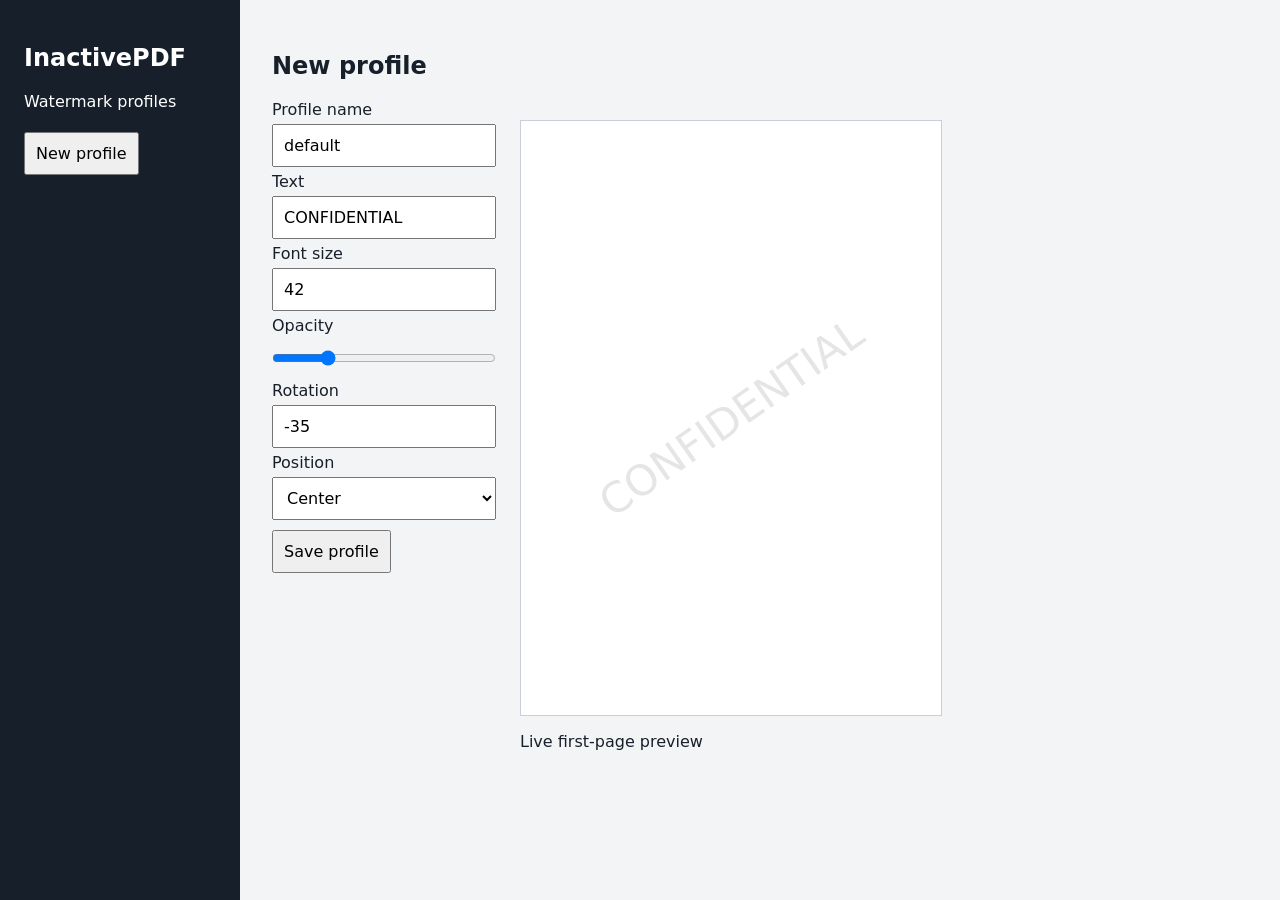
==== src/InactivePDF.Api/wwwroot/index.html @ 9387018e "feat: complete watermark profiles and conversion hardening" ====
<!doctype html><html><head><meta charset="utf-8"><title>InactivePDF Profiles</title><style>
body{font:16px system-ui;margin:0;background:#f3f4f6;color:#17202a}main{display:grid;grid-template-columns:240px 1fr;min-height:100vh}aside{background:#17202a;color:white;padding:24px}section{padding:32px;max-width:1100px}button,input,select{font:inherit;padding:10px;margin:5px 0}button{cursor:pointer}.preview{width:420px;height:594px;background:white;border:1px solid #ccd;position:relative;display:grid;place-items:center;margin-top:20px;overflow:hidden}.watermark{font-size:42px;color:#808080;opacity:.2;transform:rotate(-35deg);white-space:nowrap}.row{display:flex;gap:24px;flex-wrap:wrap}.field{display:flex;flex-direction:column;min-width:190px}ul{padding:0;list-style:none}li{padding:10px;background:#263746;margin:5px 0;cursor:pointer}
</style></head><body><main><aside><h2>InactivePDF</h2><p>Watermark profiles</p><ul id="profiles"></ul><button onclick="newProfile()">New profile</button></aside><section><h1 id="title">New profile</h1><div class="row"><div><div class="field">Profile name<input id="name" value="default"></div><div class="field">Text<input id="text" value="CONFIDENTIAL"></div><div class="field">Font size<input id="size" type="number" value="42"></div><div class="field">Opacity<input id="opacity" type="range" min="0" max="1" step=".01" value=".2"></div><div class="field">Rotation<input id="rotation" type="number" value="-35"></div><div class="field">Position<select id="position"><option>Center</option><option>TopLeft</option><option>TopRight</option><option>BottomLeft</option><option>BottomRight</option></select></div><button onclick="save()">Save profile</button></div><div><div class="preview"><div id="wm" class="watermark">CONFIDENTIAL</div></div><p>Live first-page preview</p></div></div><pre id="message"></pre><script>
const $=id=>document.getElementById(id);function update(){let w=$('wm');w.textContent=$('text').value;w.style.fontSize=$('size').value+'px';w.style.opacity=$('opacity').value;w.style.transform=`rotate(${$('rotation').value}deg)`}document.querySelectorAll('input,select').forEach(x=>x.oninput=update);async function load(){let r=await fetch('/v1/watermark-profiles');let p=await r.json();$('profiles').innerHTML=Object.keys(p).map(n=>`<li onclick="selectProfile('${n}')">${n}</li>`).join('')}async function selectProfile(n){let p=await (await fetch('/v1/watermark-profiles/'+encodeURIComponent(n))).json();$('name').value=n;$('text').value=p.text||'';$('size').value=p.fontSize||42;$('opacity').value=p.opacity??.2;$('rotation').value=p.rotation||0;$('position').value=p.position||'Center';update()}function newProfile(){$('name').value='new-profile';$('text').value='CONFIDENTIAL';update()}async function save(){let p={kind:'Text',text:$('text').value,fontSize:+$('size').value,opacity:+$('opacity').value,rotation:+$('rotation').value,position:$('position').value,pages:'all',layer:'Over'};let r=await fetch('/v1/watermark-profiles/'+encodeURIComponent($('name').value),{method:'PUT',headers:{'Content-Type':'application/json'},body:JSON.stringify(p)});$('message').textContent=r.ok?'Saved':'Save failed';load()}update();load();</script></section></main></body></html>
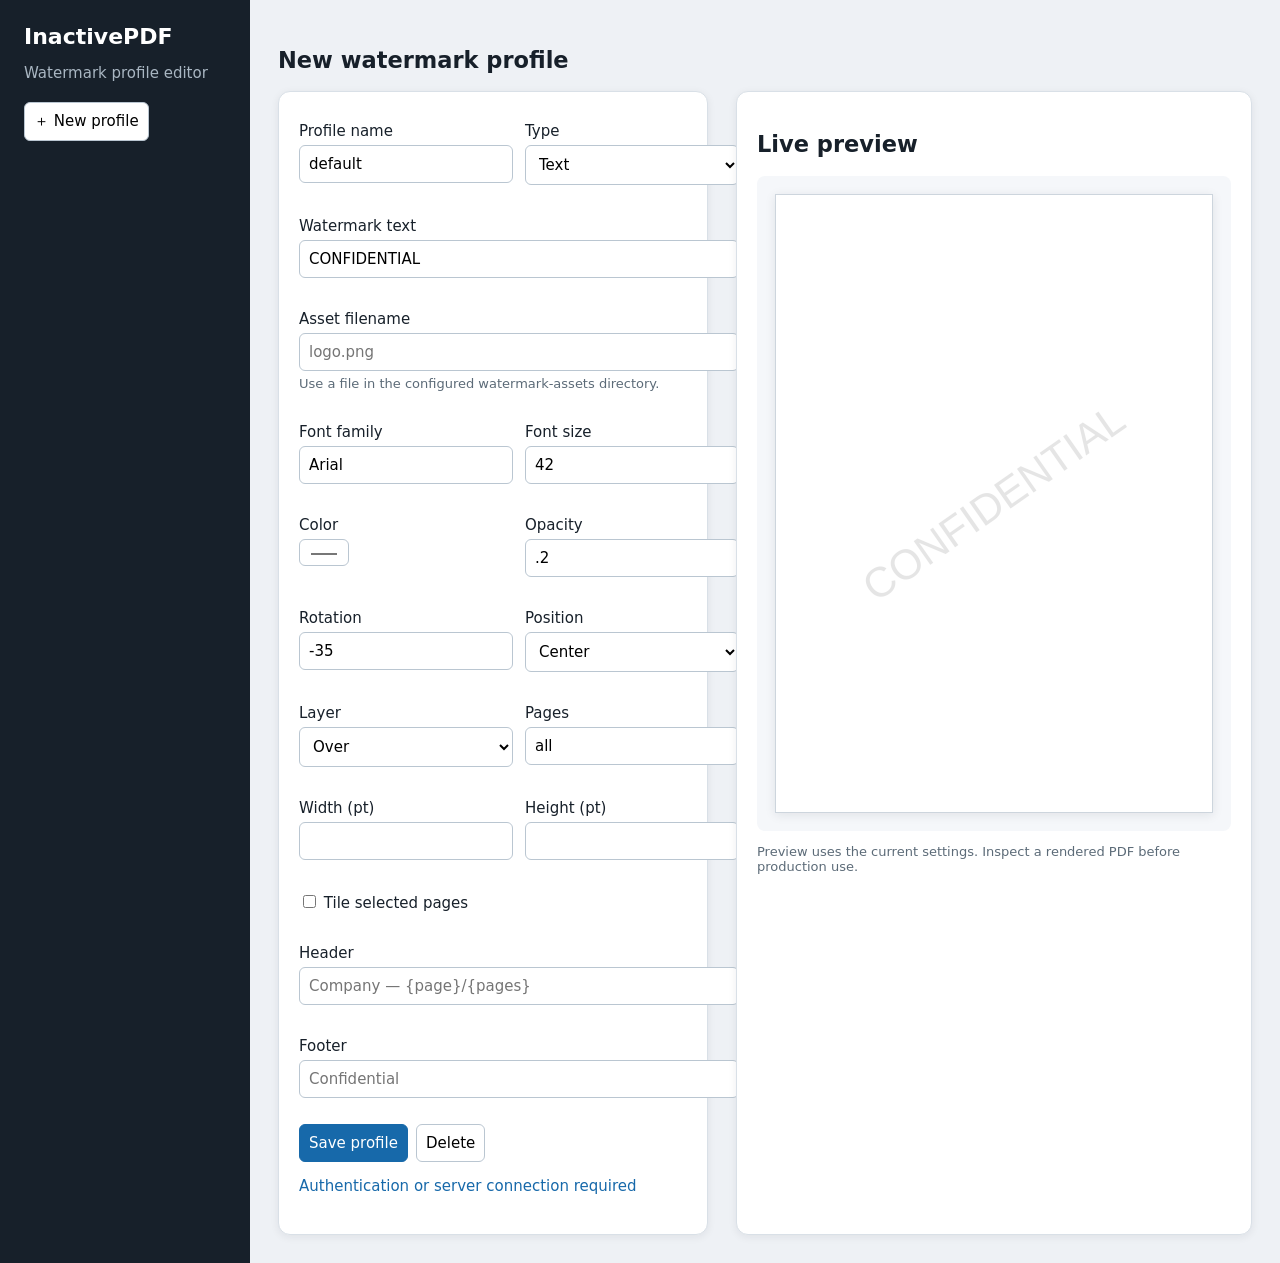
==== commit 189c012d: "feat: finish watermark editor security and integration coverage" ====
--- a/src/InactivePDF.Api/wwwroot/index.html
+++ b/src/InactivePDF.Api/wwwroot/index.html
@@ -1,4 +1,5 @@
-<!doctype html><html><head><meta charset="utf-8"><title>InactivePDF Profiles</title><style>
-body{font:16px system-ui;margin:0;background:#f3f4f6;color:#17202a}main{display:grid;grid-template-columns:240px 1fr;min-height:100vh}aside{background:#17202a;color:white;padding:24px}section{padding:32px;max-width:1100px}button,input,select{font:inherit;padding:10px;margin:5px 0}button{cursor:pointer}.preview{width:420px;height:594px;background:white;border:1px solid #ccd;position:relative;display:grid;place-items:center;margin-top:20px;overflow:hidden}.watermark{font-size:42px;color:#808080;opacity:.2;transform:rotate(-35deg);white-space:nowrap}.row{display:flex;gap:24px;flex-wrap:wrap}.field{display:flex;flex-direction:column;min-width:190px}ul{padding:0;list-style:none}li{padding:10px;background:#263746;margin:5px 0;cursor:pointer}
-</style></head><body><main><aside><h2>InactivePDF</h2><p>Watermark profiles</p><ul id="profiles"></ul><button onclick="newProfile()">New profile</button></aside><section><h1 id="title">New profile</h1><div class="row"><div><div class="field">Profile name<input id="name" value="default"></div><div class="field">Text<input id="text" value="CONFIDENTIAL"></div><div class="field">Font size<input id="size" type="number" value="42"></div><div class="field">Opacity<input id="opacity" type="range" min="0" max="1" step=".01" value=".2"></div><div class="field">Rotation<input id="rotation" type="number" value="-35"></div><div class="field">Position<select id="position"><option>Center</option><option>TopLeft</option><option>TopRight</option><option>BottomLeft</option><option>BottomRight</option></select></div><button onclick="save()">Save profile</button></div><div><div class="preview"><div id="wm" class="watermark">CONFIDENTIAL</div></div><p>Live first-page preview</p></div></div><pre id="message"></pre><script>
-const $=id=>document.getElementById(id);function update(){let w=$('wm');w.textContent=$('text').value;w.style.fontSize=$('size').value+'px';w.style.opacity=$('opacity').value;w.style.transform=`rotate(${$('rotation').value}deg)`}document.querySelectorAll('input,select').forEach(x=>x.oninput=update);async function load(){let r=await fetch('/v1/watermark-profiles');let p=await r.json();$('profiles').innerHTML=Object.keys(p).map(n=>`<li onclick="selectProfile('${n}')">${n}</li>`).join('')}async function selectProfile(n){let p=await (await fetch('/v1/watermark-profiles/'+encodeURIComponent(n))).json();$('name').value=n;$('text').value=p.text||'';$('size').value=p.fontSize||42;$('opacity').value=p.opacity??.2;$('rotation').value=p.rotation||0;$('position').value=p.position||'Center';update()}function newProfile(){$('name').value='new-profile';$('text').value='CONFIDENTIAL';update()}async function save(){let p={kind:'Text',text:$('text').value,fontSize:+$('size').value,opacity:+$('opacity').value,rotation:+$('rotation').value,position:$('position').value,pages:'all',layer:'Over'};let r=await fetch('/v1/watermark-profiles/'+encodeURIComponent($('name').value),{method:'PUT',headers:{'Content-Type':'application/json'},body:JSON.stringify(p)});$('message').textContent=r.ok?'Saved':'Save failed';load()}update();load();</script></section></main></body></html>
+<!doctype html>
+<html lang="en"><head><meta charset="utf-8"><meta name="viewport" content="width=device-width,initial-scale=1"><title>InactivePDF Watermark Editor</title><style>
+:root{font:15px system-ui;color:#17202a;background:#eef1f5}*{box-sizing:border-box}body{margin:0}main{display:grid;grid-template-columns:250px minmax(0,1fr);min-height:100vh}aside{background:#17202a;color:#fff;padding:24px}section{padding:28px;max-width:1200px}.brand{font-size:22px;font-weight:700}.muted{color:#a9b6c2}.profiles{padding:0;margin:20px 0;list-style:none}.profiles li{display:flex;justify-content:space-between;align-items:center;padding:10px;border-radius:7px;margin:5px 0;cursor:pointer}.profiles li:hover{background:#2b4355}.profiles button{background:transparent;color:#fff;border:0;cursor:pointer}.layout{display:grid;grid-template-columns:minmax(280px,430px) minmax(360px,1fr);gap:28px}.card{background:#fff;border:1px solid #d9e0e7;border-radius:12px;padding:20px;box-shadow:0 2px 8px #17202a12}.grid{display:grid;grid-template-columns:1fr 1fr;gap:12px}.field{display:flex;flex-direction:column;gap:5px;margin:10px 0}.full{grid-column:1/-1}input,select,button{font:inherit;padding:9px;border:1px solid #bac6d1;border-radius:6px;background:#fff}button.primary{background:#1769aa;color:#fff;border-color:#1769aa;cursor:pointer}.actions{display:flex;gap:8px;margin-top:16px}.preview-wrap{display:flex;justify-content:center;padding:18px;background:#f5f7fa;border-radius:8px}.page{width:min(100%,480px);aspect-ratio:8.27/11.69;background:#fff;border:1px solid #cdd5dd;position:relative;overflow:hidden;box-shadow:0 2px 10px #17202a18}.wm{position:absolute;left:50%;top:50%;transform:translate(-50%,-50%) rotate(-35deg);font-size:42px;color:#808080;opacity:.2;white-space:nowrap}.header,.footer{position:absolute;left:12px;right:12px;text-align:center;color:#808080;font-size:12px;opacity:.2}.header{top:8px}.footer{bottom:8px}.hint{font-size:13px;color:#5c6b78}#message{min-height:22px;color:#1769aa}
+</style></head><body><main><aside><div class="brand">InactivePDF</div><p class="muted">Watermark profile editor</p><ul id="profiles" class="profiles"></ul><button onclick="newProfile()">＋ New profile</button></aside><section><h1 id="title">New watermark profile</h1><div class="layout"><div class="card"><div class="grid"><label class="field">Profile name<input id="name" value="default" maxlength="64"></label><label class="field">Type<select id="kind"><option>Text</option><option>Image</option></select></label><label class="field full" id="textField">Watermark text<input id="text" value="CONFIDENTIAL"></label><label class="field full" id="imageField" hidden>Asset filename<input id="imagePath" placeholder="logo.png"><span class="hint">Use a file in the configured watermark-assets directory.</span></label><label class="field">Font family<input id="fontFamily" value="Arial"></label><label class="field">Font size<input id="size" type="number" min="1" max="500" value="42"></label><label class="field">Color<input id="color" type="color" value="#808080"></label><label class="field">Opacity<input id="opacity" type="number" min="0" max="1" step=".01" value=".2"></label><label class="field">Rotation<input id="rotation" type="number" min="-360" max="360" value="-35"></label><label class="field">Position<select id="position"><option>TopLeft</option><option>TopCenter</option><option>TopRight</option><option>CenterLeft</option><option selected>Center</option><option>CenterRight</option><option>BottomLeft</option><option>BottomCenter</option><option>BottomRight</option></select></label><label class="field">Layer<select id="layer"><option>Over</option><option>Behind</option></select></label><label class="field">Pages<input id="pages" value="all" placeholder="all, 1,3-5, odd"></label><label class="field">Width (pt)<input id="width" type="number" min="1" max="2000"></label><label class="field">Height (pt)<input id="height" type="number" min="1" max="2000"></label><label class="field full"><span><input id="tile" type="checkbox"> Tile selected pages</span></label><label class="field full">Header<input id="header" placeholder="Company — {page}/{pages}"></label><label class="field full">Footer<input id="footer" placeholder="Confidential"></label></div><div class="actions"><button class="primary" onclick="save()">Save profile</button><button onclick="removeProfile()">Delete</button></div><p id="message" role="status"></p></div><div class="card"><h2>Live preview</h2><div class="preview-wrap"><div class="page"><div id="previewHeader" class="header"></div><div id="wm" class="wm">CONFIDENTIAL</div><div id="previewFooter" class="footer"></div></div></div><p class="hint">Preview uses the current settings. Inspect a rendered PDF before production use.</p></div></div></section></main>
+<script>const $=id=>document.getElementById(id),ids=['kind','name','text','imagePath','fontFamily','size','color','opacity','rotation','position','layer','pages','width','height','tile','header','footer'];function update(){let image=$('kind').value==='Image';$('textField').hidden=image;$('imageField').hidden=!image;let w=$('wm');w.textContent=image?($('imagePath').value||'IMAGE'):$('text').value;w.style.fontFamily=$('fontFamily').value;w.style.fontSize=Math.max(8,+$('size').value||42)+'px';w.style.color=$('color').value;w.style.opacity=$('opacity').value;w.style.transform=`translate(-50%,-50%) rotate(${$('rotation').value}deg)`;$('previewHeader').textContent=$('header').value.replace('{page}','1').replace('{pages}','1');$('previewFooter').textContent=$('footer').value.replace('{page}','1').replace('{pages}','1')}function value(){let n=v=>v===''?null:+v;return{kind:$('kind').value,text:$('text').value,imagePath:$('imagePath').value||null,fontFamily:$('fontFamily').value,fontSize:+$('size').value,color:$('color').value,opacity:+$('opacity').value,rotation:+$('rotation').value,position:$('position').value,layer:$('layer').value,pages:$('pages').value,tile:$('tile').checked,width:n($('width').value),height:n($('height').value),header:$('header').value||null,footer:$('footer').value||null}}function fill(n,p){$('name').value=n;ids.forEach(id=>{if(p[id]!==undefined&&p[id]!==null){let e=$(id);if(e.type==='checkbox')e.checked=!!p[id];else e.value=p[id]}});$('title').textContent=n;update()}async function load(){let r=await fetch('/v1/watermark-profiles');if(!r.ok){$('message').textContent='Authentication or server connection required';return}let p=await r.json(),list=$('profiles');list.replaceChildren();Object.keys(p).sort().forEach(n=>{let li=document.createElement('li'),b=document.createElement('button');li.append(document.createTextNode(n));b.textContent='Edit';b.onclick=()=>selectProfile(n);li.append(b);list.append(li)})}async function selectProfile(n){let r=await fetch('/v1/watermark-profiles/'+encodeURIComponent(n));if(r.ok)fill(n,await r.json())}function newProfile(){fill('new-profile',{kind:'Text',text:'CONFIDENTIAL',fontSize:42,color:'#808080',opacity:.2,rotation:-35,position:'Center',layer:'Over',pages:'all',tile:false})}async function save(){let n=$('name').value.trim(),r=await fetch('/v1/watermark-profiles/'+encodeURIComponent(n),{method:'PUT',headers:{'Content-Type':'application/json'},body:JSON.stringify(value())});$('message').textContent=r.ok?'Saved successfully':(await r.text()||'Save failed');if(r.ok)load()}async function removeProfile(){let n=$('name').value.trim();if(!n)return;let r=await fetch('/v1/watermark-profiles/'+encodeURIComponent(n),{method:'DELETE'});$('message').textContent=r.ok?'Deleted':'Delete failed';if(r.ok){newProfile();load()}}ids.forEach(id=>$(id).addEventListener('input',update));update();load();</script></body></html>
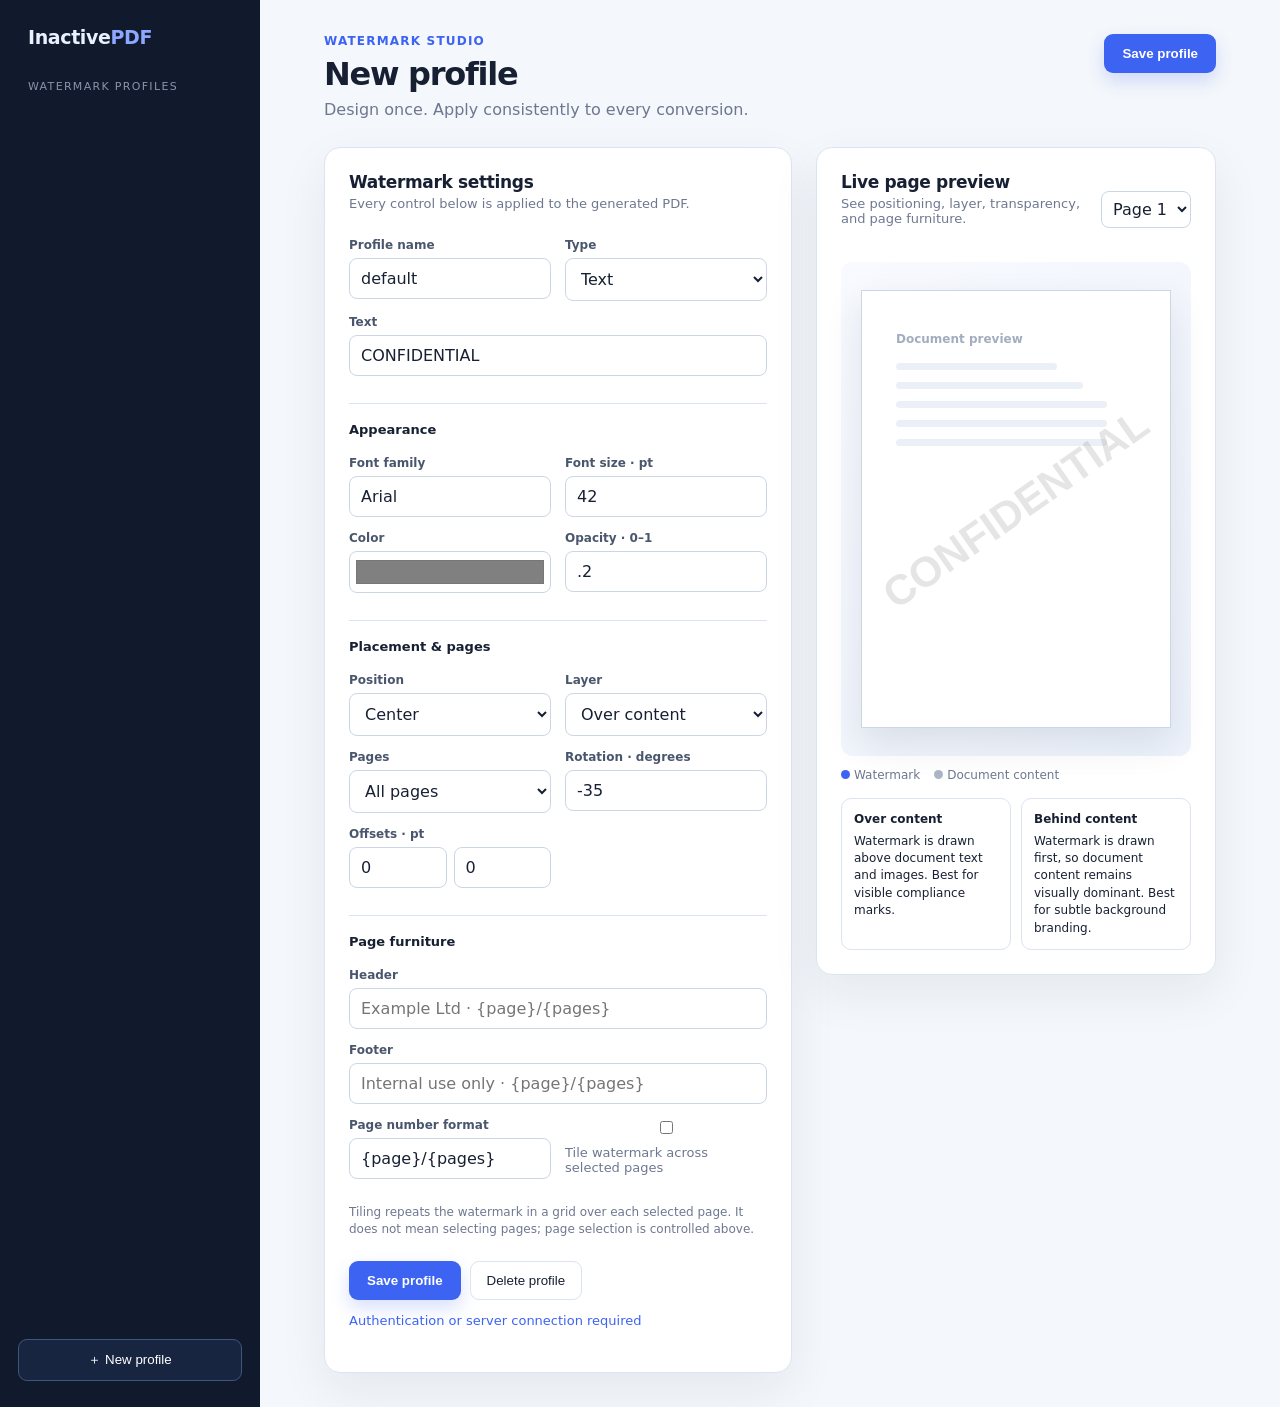
==== commit c410f5ac: "feat: modernize watermark studio controls" ====
--- a/src/InactivePDF.Api/wwwroot/index.html
+++ b/src/InactivePDF.Api/wwwroot/index.html
@@ -1,5 +1,24 @@
 <!doctype html>
-<html lang="en"><head><meta charset="utf-8"><meta name="viewport" content="width=device-width,initial-scale=1"><title>InactivePDF Watermark Editor</title><style>
-:root{font:15px system-ui;color:#17202a;background:#eef1f5}*{box-sizing:border-box}body{margin:0}main{display:grid;grid-template-columns:250px minmax(0,1fr);min-height:100vh}aside{background:#17202a;color:#fff;padding:24px}section{padding:28px;max-width:1200px}.brand{font-size:22px;font-weight:700}.muted{color:#a9b6c2}.profiles{padding:0;margin:20px 0;list-style:none}.profiles li{display:flex;justify-content:space-between;align-items:center;padding:10px;border-radius:7px;margin:5px 0;cursor:pointer}.profiles li:hover{background:#2b4355}.profiles button{background:transparent;color:#fff;border:0;cursor:pointer}.layout{display:grid;grid-template-columns:minmax(280px,430px) minmax(360px,1fr);gap:28px}.card{background:#fff;border:1px solid #d9e0e7;border-radius:12px;padding:20px;box-shadow:0 2px 8px #17202a12}.grid{display:grid;grid-template-columns:1fr 1fr;gap:12px}.field{display:flex;flex-direction:column;gap:5px;margin:10px 0}.full{grid-column:1/-1}input,select,button{font:inherit;padding:9px;border:1px solid #bac6d1;border-radius:6px;background:#fff}button.primary{background:#1769aa;color:#fff;border-color:#1769aa;cursor:pointer}.actions{display:flex;gap:8px;margin-top:16px}.preview-wrap{display:flex;justify-content:center;padding:18px;background:#f5f7fa;border-radius:8px}.page{width:min(100%,480px);aspect-ratio:8.27/11.69;background:#fff;border:1px solid #cdd5dd;position:relative;overflow:hidden;box-shadow:0 2px 10px #17202a18}.wm{position:absolute;left:50%;top:50%;transform:translate(-50%,-50%) rotate(-35deg);font-size:42px;color:#808080;opacity:.2;white-space:nowrap}.header,.footer{position:absolute;left:12px;right:12px;text-align:center;color:#808080;font-size:12px;opacity:.2}.header{top:8px}.footer{bottom:8px}.hint{font-size:13px;color:#5c6b78}#message{min-height:22px;color:#1769aa}
-</style></head><body><main><aside><div class="brand">InactivePDF</div><p class="muted">Watermark profile editor</p><ul id="profiles" class="profiles"></ul><button onclick="newProfile()">＋ New profile</button></aside><section><h1 id="title">New watermark profile</h1><div class="layout"><div class="card"><div class="grid"><label class="field">Profile name<input id="name" value="default" maxlength="64"></label><label class="field">Type<select id="kind"><option>Text</option><option>Image</option></select></label><label class="field full" id="textField">Watermark text<input id="text" value="CONFIDENTIAL"></label><label class="field full" id="imageField" hidden>Asset filename<input id="imagePath" placeholder="logo.png"><span class="hint">Use a file in the configured watermark-assets directory.</span></label><label class="field">Font family<input id="fontFamily" value="Arial"></label><label class="field">Font size<input id="size" type="number" min="1" max="500" value="42"></label><label class="field">Color<input id="color" type="color" value="#808080"></label><label class="field">Opacity<input id="opacity" type="number" min="0" max="1" step=".01" value=".2"></label><label class="field">Rotation<input id="rotation" type="number" min="-360" max="360" value="-35"></label><label class="field">Position<select id="position"><option>TopLeft</option><option>TopCenter</option><option>TopRight</option><option>CenterLeft</option><option selected>Center</option><option>CenterRight</option><option>BottomLeft</option><option>BottomCenter</option><option>BottomRight</option></select></label><label class="field">Layer<select id="layer"><option>Over</option><option>Behind</option></select></label><label class="field">Pages<input id="pages" value="all" placeholder="all, 1,3-5, odd"></label><label class="field">Width (pt)<input id="width" type="number" min="1" max="2000"></label><label class="field">Height (pt)<input id="height" type="number" min="1" max="2000"></label><label class="field full"><span><input id="tile" type="checkbox"> Tile selected pages</span></label><label class="field full">Header<input id="header" placeholder="Company — {page}/{pages}"></label><label class="field full">Footer<input id="footer" placeholder="Confidential"></label></div><div class="actions"><button class="primary" onclick="save()">Save profile</button><button onclick="removeProfile()">Delete</button></div><p id="message" role="status"></p></div><div class="card"><h2>Live preview</h2><div class="preview-wrap"><div class="page"><div id="previewHeader" class="header"></div><div id="wm" class="wm">CONFIDENTIAL</div><div id="previewFooter" class="footer"></div></div></div><p class="hint">Preview uses the current settings. Inspect a rendered PDF before production use.</p></div></div></section></main>
-<script>const $=id=>document.getElementById(id),ids=['kind','name','text','imagePath','fontFamily','size','color','opacity','rotation','position','layer','pages','width','height','tile','header','footer'];function update(){let image=$('kind').value==='Image';$('textField').hidden=image;$('imageField').hidden=!image;let w=$('wm');w.textContent=image?($('imagePath').value||'IMAGE'):$('text').value;w.style.fontFamily=$('fontFamily').value;w.style.fontSize=Math.max(8,+$('size').value||42)+'px';w.style.color=$('color').value;w.style.opacity=$('opacity').value;w.style.transform=`translate(-50%,-50%) rotate(${$('rotation').value}deg)`;$('previewHeader').textContent=$('header').value.replace('{page}','1').replace('{pages}','1');$('previewFooter').textContent=$('footer').value.replace('{page}','1').replace('{pages}','1')}function value(){let n=v=>v===''?null:+v;return{kind:$('kind').value,text:$('text').value,imagePath:$('imagePath').value||null,fontFamily:$('fontFamily').value,fontSize:+$('size').value,color:$('color').value,opacity:+$('opacity').value,rotation:+$('rotation').value,position:$('position').value,layer:$('layer').value,pages:$('pages').value,tile:$('tile').checked,width:n($('width').value),height:n($('height').value),header:$('header').value||null,footer:$('footer').value||null}}function fill(n,p){$('name').value=n;ids.forEach(id=>{if(p[id]!==undefined&&p[id]!==null){let e=$(id);if(e.type==='checkbox')e.checked=!!p[id];else e.value=p[id]}});$('title').textContent=n;update()}async function load(){let r=await fetch('/v1/watermark-profiles');if(!r.ok){$('message').textContent='Authentication or server connection required';return}let p=await r.json(),list=$('profiles');list.replaceChildren();Object.keys(p).sort().forEach(n=>{let li=document.createElement('li'),b=document.createElement('button');li.append(document.createTextNode(n));b.textContent='Edit';b.onclick=()=>selectProfile(n);li.append(b);list.append(li)})}async function selectProfile(n){let r=await fetch('/v1/watermark-profiles/'+encodeURIComponent(n));if(r.ok)fill(n,await r.json())}function newProfile(){fill('new-profile',{kind:'Text',text:'CONFIDENTIAL',fontSize:42,color:'#808080',opacity:.2,rotation:-35,position:'Center',layer:'Over',pages:'all',tile:false})}async function save(){let n=$('name').value.trim(),r=await fetch('/v1/watermark-profiles/'+encodeURIComponent(n),{method:'PUT',headers:{'Content-Type':'application/json'},body:JSON.stringify(value())});$('message').textContent=r.ok?'Saved successfully':(await r.text()||'Save failed');if(r.ok)load()}async function removeProfile(){let n=$('name').value.trim();if(!n)return;let r=await fetch('/v1/watermark-profiles/'+encodeURIComponent(n),{method:'DELETE'});$('message').textContent=r.ok?'Deleted':'Delete failed';if(r.ok){newProfile();load()}}ids.forEach(id=>$(id).addEventListener('input',update));update();load();</script></body></html>
+<html lang="en"><head><meta charset="utf-8"><meta name="viewport" content="width=device-width,initial-scale=1"><title>InactivePDF · Watermark Studio</title>
+<style>
+:root{font-family:Inter,ui-sans-serif,system-ui,-apple-system,BlinkMacSystemFont,"Segoe UI",sans-serif;color:#172033;background:#f4f7fb;--ink:#172033;--muted:#6d7890;--line:#dce4ef;--blue:#3c63f2;--blue-soft:#eaf0ff;--card:#fff;--shadow:0 18px 50px #18274712}*{box-sizing:border-box}body{margin:0}.app{display:grid;grid-template-columns:260px 1fr;min-height:100vh}aside{background:#111a2c;color:#eaf0ff;padding:26px 18px;display:flex;flex-direction:column}.logo{font-size:19px;font-weight:750;letter-spacing:-.02em;padding:0 10px}.logo span{color:#8da6ff}.eyebrow{font-size:11px;text-transform:uppercase;letter-spacing:.12em;color:#8794ae;margin:32px 10px 12px}.profiles{list-style:none;padding:0;margin:0;overflow:auto}.profiles li{display:flex;align-items:center;justify-content:space-between;padding:11px 12px;margin:3px 0;border-radius:9px;color:#b8c4d9;cursor:pointer}.profiles li.active,.profiles li:hover{background:#213152;color:#fff}.profiles li button{border:0;background:transparent;color:inherit;font-size:12px;cursor:pointer}.new{margin-top:auto;border:1px solid #41547b;background:#182541;color:#fff;padding:11px;border-radius:9px;cursor:pointer}.main{padding:34px clamp(22px,5vw,72px);max-width:1440px;width:100%}.topbar{display:flex;justify-content:space-between;align-items:flex-start;gap:20px;margin-bottom:28px}.kicker{color:var(--blue);font-weight:700;font-size:12px;text-transform:uppercase;letter-spacing:.1em}.topbar h1{font-size:32px;letter-spacing:-.04em;margin:7px 0}.topbar p{margin:0;color:var(--muted)}.save-top{background:var(--blue);border:0;color:#fff;font-weight:700;padding:12px 18px;border-radius:9px;cursor:pointer;box-shadow:0 8px 18px #3c63f233}.workspace{display:grid;grid-template-columns:minmax(350px,560px) minmax(400px,1fr);gap:24px;align-items:start}.card{background:var(--card);border:1px solid var(--line);border-radius:16px;box-shadow:var(--shadow);padding:24px}.card h2{font-size:17px;letter-spacing:-.02em;margin:0 0 4px}.card .sub{font-size:13px;color:var(--muted);margin:0 0 20px}.section{border-top:1px solid var(--line);padding-top:18px;margin-top:20px}.section h3{font-size:13px;margin:0 0 12px}.fields{display:grid;grid-template-columns:1fr 1fr;gap:0 14px}.field{display:flex;flex-direction:column;gap:6px;margin:7px 0}.field.full{grid-column:1/-1}.field span,.label{font-size:12px;font-weight:650;color:#49566d}input,select{width:100%;font:inherit;color:var(--ink);background:#fff;border:1px solid #cbd6e5;border-radius:8px;padding:10px 11px;outline:0}input:focus,select:focus{border-color:var(--blue);box-shadow:0 0 0 3px var(--blue-soft)}input[type=color]{height:42px;padding:4px}input[type=checkbox]{width:auto;accent-color:var(--blue)}.inline{display:flex;gap:8px;align-items:center;font-size:13px;color:var(--muted)}.hint{font-size:12px;color:var(--muted);line-height:1.45}.asset-row{display:grid;grid-template-columns:1fr auto;gap:8px}.asset-preview{width:42px;height:42px;border:1px solid var(--line);border-radius:8px;object-fit:contain;background:#f7f9fc}.hidden{display:none!important}.legend{display:flex;gap:14px;flex-wrap:wrap;margin:12px 0;color:var(--muted);font-size:12px}.dot{display:inline-block;width:9px;height:9px;border-radius:50%;margin-right:4px}.actions{display:flex;gap:9px;margin-top:22px}.secondary{border:1px solid var(--line);background:#fff;color:var(--ink);padding:11px 16px;border-radius:9px;cursor:pointer}.status{min-height:22px;color:var(--blue);font-size:13px}.preview-card{position:sticky;top:24px}.preview-head{display:flex;justify-content:space-between;align-items:center}.preview-head select{width:auto;padding:7px}.stage{padding:28px 20px;background:linear-gradient(135deg,#f8faff,#edf2fb);border-radius:12px;margin-top:16px;display:flex;justify-content:center}.paper{width:min(100%,515px);aspect-ratio:8.27/11.69;background:#fff;border:1px solid #ccd7e5;position:relative;overflow:hidden;box-shadow:0 15px 35px #1a29441c}.paper-content{position:absolute;inset:38px 34px;color:#a2adbd;font-size:12px;line-height:1.8}.paper-content i{display:block;height:7px;background:#eaf0f5;border-radius:5px;margin:12px 0;width:88%}.paper-content i:nth-child(2){width:67%}.paper-content i:nth-child(3){width:78%}.watermark{position:absolute;display:flex;align-items:center;justify-content:center;white-space:nowrap;transform-origin:center;color:#808080;font-weight:650;z-index:2;pointer-events:none}.watermark img{display:block;max-width:none}.watermark.under{z-index:0;opacity:.18}.watermark.tile{white-space:normal;inset:0;display:block;overflow:hidden}.tile-item{position:absolute}.header,.footer{position:absolute;left:16px;right:16px;text-align:center;font-size:11px;color:#7e8aa0;z-index:3}.header{top:11px}.footer{bottom:11px}.explain{display:grid;grid-template-columns:1fr 1fr;gap:10px;margin-top:16px}.explain div{padding:12px;border:1px solid var(--line);border-radius:10px;font-size:12px;line-height:1.45}.explain strong{display:block;margin-bottom:4px;color:var(--ink)}@media(max-width:950px){.app{grid-template-columns:1fr}aside{min-height:auto}.new{margin-top:18px}.workspace{grid-template-columns:1fr}.preview-card{position:static}}@media(max-width:520px){.main{padding:24px 14px}.topbar{display:block}.save-top{margin-top:16px}.fields{grid-template-columns:1fr}.field.full{grid-column:auto}.explain{grid-template-columns:1fr}}
+</style></head><body><div class="app"><aside><div class="logo">Inactive<span>PDF</span></div><div class="eyebrow">Watermark profiles</div><ul id="profiles" class="profiles"></ul><button class="new" onclick="newProfile()">＋ New profile</button></aside><main class="main"><div class="topbar"><div><div class="kicker">Watermark Studio</div><h1 id="title">New profile</h1><p>Design once. Apply consistently to every conversion.</p></div><button class="save-top" onclick="save()">Save profile</button></div><div class="workspace"><section class="card"><h2>Watermark settings</h2><p class="sub">Every control below is applied to the generated PDF.</p><div class="fields"><label class="field"><span>Profile name</span><input id="name" maxlength="64" value="default"></label><label class="field"><span>Type</span><select id="kind"><option>Text</option><option>Image</option></select></label><label class="field full" id="textField"><span>Text</span><input id="text" value="CONFIDENTIAL"></label><div class="field full hidden" id="imageField"><span>Asset file</span><div class="asset-row"><select id="imagePath"><option value="">Choose an asset…</option></select><img id="assetPreview" class="asset-preview" alt="Selected asset preview"></div><div class="hint">Only files in the protected watermark-assets directory are shown.</div></div></div><div class="section"><h3>Appearance</h3><div class="fields"><label class="field"><span>Font family</span><input id="fontFamily" value="Arial"></label><label class="field"><span>Font size · pt</span><input id="size" type="number" min="1" max="500" value="42"></label><label class="field"><span>Color</span><input id="color" type="color" value="#808080"></label><label class="field"><span>Opacity · 0–1</span><input id="opacity" type="number" min="0" max="1" step=".01" value=".2"></label></div></div><div class="section"><h3>Placement & pages</h3><div class="fields"><label class="field"><span>Position</span><select id="position"><option>TopLeft</option><option>TopCenter</option><option>TopRight</option><option>CenterLeft</option><option selected>Center</option><option>CenterRight</option><option>BottomLeft</option><option>BottomCenter</option><option>BottomRight</option></select></label><label class="field"><span>Layer</span><select id="layer"><option value="Over">Over content</option><option value="Behind">Behind content</option></select></label><label class="field"><span>Pages</span><select id="pageMode"><option value="all">All pages</option><option value="first">First page</option><option value="last">Last page</option><option value="odd">Odd pages</option><option value="even">Even pages</option><option value="custom">Custom range…</option></select></label><label class="field hidden" id="customPagesField"><span>Custom range</span><input id="pages" value="1,3-5" placeholder="1,3-5"></label><label class="field"><span>Rotation · degrees</span><input id="rotation" type="number" min="-360" max="360" value="-35"></label><div class="field"><span>Offsets · pt</span><div style="display:flex;gap:7px"><input id="offsetX" type="number" value="0" aria-label="Horizontal offset"><input id="offsetY" type="number" value="0" aria-label="Vertical offset"></div></div></div></div><div class="section" id="sizeSection"><h3>Image sizing</h3><div class="fields"><label class="field"><span>Width · pt</span><input id="width" type="number" min="1" max="2000" placeholder="Auto"></label><label class="field"><span>Height · pt</span><input id="height" type="number" min="1" max="2000" placeholder="Auto"></label><label class="field full inline"><input id="lockRatio" type="checkbox" checked> Keep proportional sizing when editing dimensions</label></div><p class="hint">Set either dimension to calculate the other from the source image ratio. Set both to intentionally stretch.</p></div><div class="section"><h3>Page furniture</h3><div class="fields"><label class="field full"><span>Header</span><input id="header" placeholder="Example Ltd · {page}/{pages}"></label><label class="field full"><span>Footer</span><input id="footer" placeholder="Internal use only · {page}/{pages}"></label><label class="field"><span>Page number format</span><input id="pageNumberFormat" value="{page}/{pages}"></label><label class="field inline" style="align-self:end;padding-bottom:10px"><input id="tile" type="checkbox"> Tile watermark across selected pages</label></div><p class="hint">Tiling repeats the watermark in a grid over each selected page. It does not mean selecting pages; page selection is controlled above.</p></div><div class="actions"><button class="primary save-top" onclick="save()">Save profile</button><button class="secondary" onclick="removeProfile()">Delete profile</button></div><p id="message" class="status" role="status"></p></section><section class="card preview-card"><div class="preview-head"><div><h2>Live page preview</h2><p class="sub">See positioning, layer, transparency, and page furniture.</p></div><select id="previewPage"><option>Page 1</option><option>Page 2</option></select></div><div class="stage"><div class="paper"><div class="paper-content"><b>Document preview</b><i></i><i></i><i></i><i></i><i></i></div><div id="previewHeader" class="header"></div><div id="previewWatermark" class="watermark"></div><div id="previewFooter" class="footer"></div></div></div><div class="legend"><span><span class="dot" style="background:#3c63f2"></span>Watermark</span><span><span class="dot" style="background:#aab6c8"></span>Document content</span></div><div class="explain"><div><strong>Over content</strong>Watermark is drawn above document text and images. Best for visible compliance marks.</div><div><strong>Behind content</strong>Watermark is drawn first, so document content remains visually dominant. Best for subtle background branding.</div></div></section></div></main></div>
+<script>
+const $=id=>document.getElementById(id),fieldIds=['kind','name','text','imagePath','fontFamily','size','color','opacity','position','layer','pageMode','pages','rotation','offsetX','offsetY','width','height','lockRatio','header','footer','pageNumberFormat','tile'];let imageRatio=null;
+function pageValue(){return $('pageMode').value==='custom'?$('pages').value:$('pageMode').value}
+function positionStyle(position){const m={TopLeft:[0,0,'0','0'],TopCenter:[50,0,'-50%','0'],TopRight:[100,0,'-100%','0'],CenterLeft:[0,50,'0','-50%'],Center:[50,50,'-50%','-50%'],CenterRight:[100,50,'-100%','-50%'],BottomLeft:[0,100,'0','-100%'],BottomCenter:[50,100,'-50%','-100%'],BottomRight:[100,100,'-100%','-100%']};return m[position]||m.Center}
+function update(){const isImage=$('kind').value==='Image';$('textField').classList.toggle('hidden',isImage);$('imageField').classList.toggle('hidden',!isImage);$('sizeSection').classList.toggle('hidden',!isImage);const w=$('previewWatermark'),p=positionStyle($('position').value);w.className='watermark'+($('layer').value==='Behind'?' under':'')+($('tile').checked?' tile':'');w.textContent=isImage?'':$('text').value;w.style.left=p[0]+'%';w.style.top=p[1]+'%';w.style.transform=`translate(${p[2]},${p[3]}) rotate(${$('rotation').value}deg)`;w.style.fontFamily=$('fontFamily').value;w.style.fontSize=Math.max(8,+$('size').value||42)+'px';w.style.color=$('color').value;w.style.opacity=$('opacity').value;$('previewHeader').textContent=$('header').value.replaceAll('{page}',$('previewPage').selectedIndex+1).replaceAll('{pages}','2');$('previewFooter').textContent=$('footer').value.replaceAll('{page}',$('previewPage').selectedIndex+1).replaceAll('{pages}','2');if(isImage&&$('imagePath').value){const img=document.createElement('img');img.src='/v1/watermark-assets/'+encodeURIComponent($('imagePath').value);img.style.width=$('width').value?$('width').value+'pt':'auto';img.style.height=$('height').value?$('height').value+'pt':'auto';img.alt='';w.replaceChildren(img);w.style.opacity=$('opacity').value}else if(!isImage)w.replaceChildren(document.createTextNode($('text').value));updateTile()}
+function updateTile(){const w=$('previewWatermark');if(!$('tile').checked)return;w.replaceChildren();const imagePath=$('imagePath').value;for(let y=12;y<100;y+=34)for(let x=15;x<100;x+=42){const n=imagePath?document.createElement('img'):document.createElement('span');n.className='tile-item';if(imagePath){n.src='/v1/watermark-assets/'+encodeURIComponent(imagePath);n.style.width=$('width').value?$('width').value*.42+'pt':'42px';n.style.height=$('height').value?$('height').value*.42+'pt':'auto';n.alt=''}else{n.textContent=$('text').value||'IMAGE';n.style.fontSize=Math.max(8,+$('size').value*.55||22)+'px'}n.style.left=x+'%';n.style.top=y+'%';n.style.transform=`translate(-50%,-50%) rotate(${$('rotation').value}deg)`;w.append(n)}}
+function read(){let n=v=>v===''?null:+v;return{kind:$('kind').value,text:$('text').value,imagePath:$('imagePath').value||null,fontFamily:$('fontFamily').value,fontSize:+$('size').value,color:$('color').value,opacity:+$('opacity').value,rotation:+$('rotation').value,position:$('position').value,offsetX:+$('offsetX').value,offsetY:+$('offsetY').value,layer:$('layer').value,pages:pageValue(),tile:$('tile').checked,width:n($('width').value),height:n($('height').value),header:$('header').value||null,footer:$('footer').value||null,pageNumberFormat:$('pageNumberFormat').value}}
+function fill(name,p){$('name').value=name;Object.keys(p||{}).forEach(k=>{const e=$(k);if(!e||p[k]===null||p[k]===undefined)return;if(k==='pages'&&['all','none','first','last','odd','even'].includes(p[k])){$('pageMode').value=p[k]}else if(k==='pages'){$('pageMode').value='custom';e.value=p[k]}else if(k==='imagePath'){e.dataset.requested=p[k];e.value=p[k]}else if(e.type==='checkbox')e.checked=!!p[k];else e.value=p[k]});$('customPagesField').classList.toggle('hidden',$('pageMode').value!=='custom');$('title').textContent=name;update()}
+async function loadAssets(){const r=await fetch('/v1/watermark-assets');if(!r.ok)return;const names=await r.json(),select=$('imagePath'),old=select.value||select.dataset.requested||'';select.replaceChildren(new Option('Choose an asset…',''));names.forEach(n=>select.append(new Option(n,n)));if(names.includes(old)){select.value=old;const img=new Image();img.onload=()=>{imageRatio=img.naturalWidth/img.naturalHeight;update()};img.src='/v1/watermark-assets/'+encodeURIComponent(old)}}
+async function load(){const r=await fetch('/v1/watermark-profiles');if(!r.ok){$('message').textContent='Authentication or server connection required';return}const p=await r.json(),list=$('profiles');list.replaceChildren();Object.keys(p).sort().forEach(n=>{const li=document.createElement('li');li.append(document.createTextNode(n));li.onclick=()=>selectProfile(n);list.append(li)})}
+async function selectProfile(n){const r=await fetch('/v1/watermark-profiles/'+encodeURIComponent(n));if(r.ok)fill(n,await r.json())}function newProfile(){fill('new-profile',{kind:'Text',text:'CONFIDENTIAL',fontSize:42,color:'#808080',opacity:.2,rotation:-35,position:'Center',layer:'Over',pages:'all',tile:false})}
+async function save(){const n=$('name').value.trim();if(!n){$('message').textContent='Profile name is required';return}const r=await fetch('/v1/watermark-profiles/'+encodeURIComponent(n),{method:'PUT',headers:{'Content-Type':'application/json'},body:JSON.stringify(read())});$('message').textContent=r.ok?'Saved successfully':(await r.text()||'Save failed');if(r.ok)load()}
+async function removeProfile(){const n=$('name').value.trim();if(!n)return;const r=await fetch('/v1/watermark-profiles/'+encodeURIComponent(n),{method:'DELETE'});$('message').textContent=r.ok?'Deleted':'Delete failed';if(r.ok){newProfile();load()}}
+function dimensionChanged(id,other){if(!$('lockRatio').checked||!imageRatio)return;const value=+$(id).value;if(!value)return;$(other).value=(id==='width'?value/imageRatio:value*imageRatio).toFixed(2);update()}
+fieldIds.forEach(id=>{const e=$(id);if(e)e.addEventListener('input',()=>update())});$('kind').addEventListener('change',()=>{loadAssets();update()});$('pageMode').addEventListener('change',()=>{$('customPagesField').classList.toggle('hidden',$('pageMode').value!=='custom');update()});$('imagePath').addEventListener('change',()=>{const img=new Image();img.onload=()=>{imageRatio=img.naturalWidth/img.naturalHeight;update()};img.src='/v1/watermark-assets/'+encodeURIComponent($('imagePath').value);update()});$('width').addEventListener('input',()=>dimensionChanged('width','height'));$('height').addEventListener('input',()=>dimensionChanged('height','width'));$('previewPage').addEventListener('change',update);$('pageMode').insertBefore(new Option('No pages','none'),$('pageMode').firstChild);update();loadAssets();load();
+</script><script>
+const renderPreview=update;update=()=>{renderPreview();const w=$('previewWatermark');if($('tile').checked){w.style.left='0';w.style.top='0';w.style.right='0';w.style.bottom='0';w.style.transform='none'}else{w.style.right='auto';w.style.bottom='auto'}};
+const assetTools=document.createElement('div');assetTools.style.cssText='display:flex;gap:8px;align-items:center;margin-top:8px';const uploadButton=document.createElement('button');uploadButton.type='button';uploadButton.className='secondary';uploadButton.textContent='Browse and upload';const picker=document.createElement('input');picker.type='file';picker.accept='image/png,image/jpeg,image/gif,image/webp,image/bmp';picker.hidden=true;uploadButton.onclick=()=>picker.click();picker.onchange=async()=>{const file=picker.files[0];if(!file)return;const data=new FormData();data.append('file',file);$('message').textContent='Uploading asset…';const response=await fetch('/v1/watermark-assets',{method:'POST',body:data});if(!response.ok){$('message').textContent=await response.text()||'Asset upload failed';return}const result=await response.json();await loadAssets();$('imagePath').value=result.name;$('imagePath').dataset.requested=result.name;$('imagePath').dispatchEvent(new Event('change'));$('message').textContent='Asset uploaded and selected';picker.value=''};assetTools.append(uploadButton,picker);$('imageField').append(assetTools);
+</script></body></html>
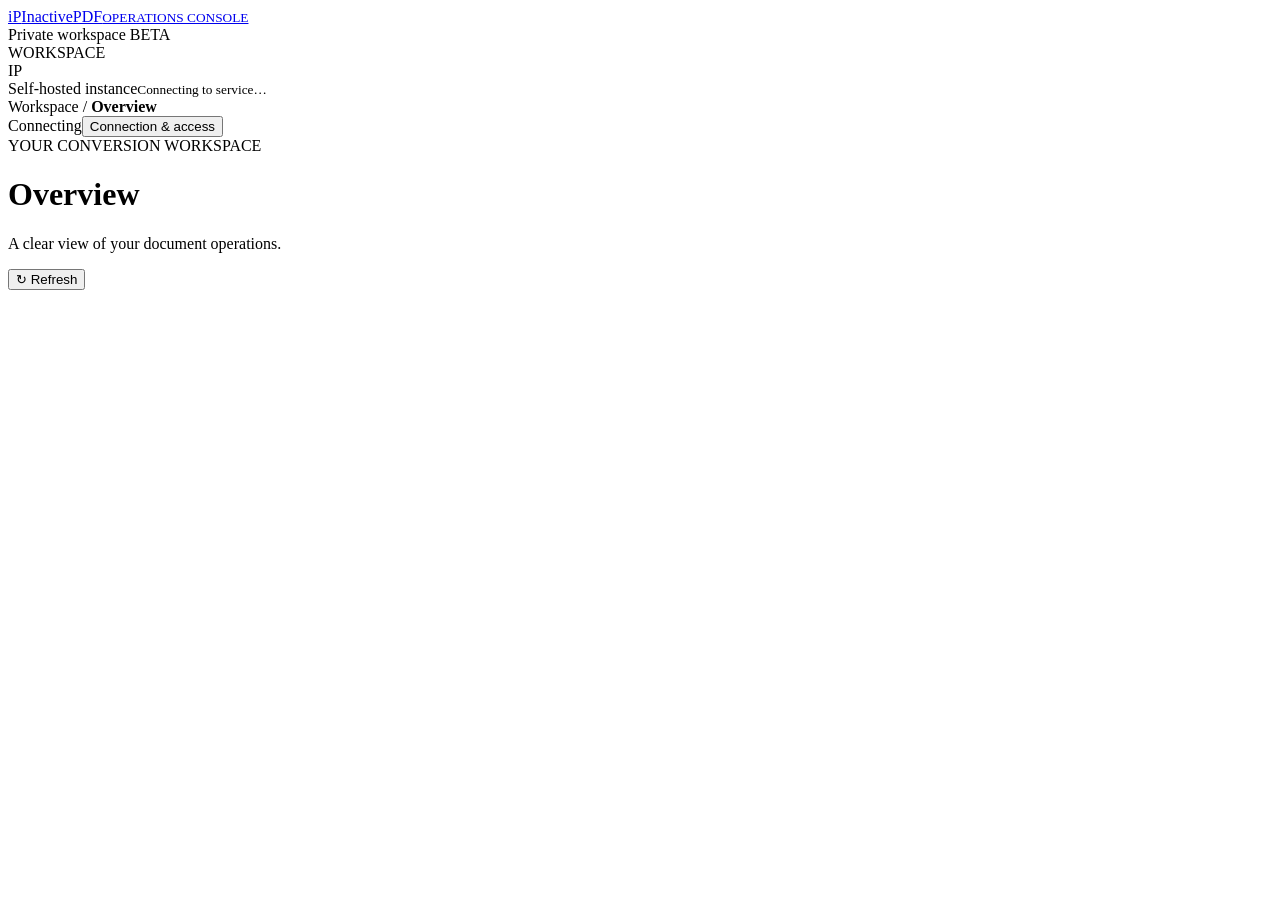
==== commit b4bc4076: "Add dashboard improvements and conversion fixtures" ====
--- a/src/InactivePDF.Api/wwwroot/index.html
+++ b/src/InactivePDF.Api/wwwroot/index.html
@@ -1,24 +1,6 @@
 <!doctype html>
-<html lang="en"><head><meta charset="utf-8"><meta name="viewport" content="width=device-width,initial-scale=1"><title>InactivePDF · Watermark Studio</title>
-<style>
-:root{font-family:Inter,ui-sans-serif,system-ui,-apple-system,BlinkMacSystemFont,"Segoe UI",sans-serif;color:#172033;background:#f4f7fb;--ink:#172033;--muted:#6d7890;--line:#dce4ef;--blue:#3c63f2;--blue-soft:#eaf0ff;--card:#fff;--shadow:0 18px 50px #18274712}*{box-sizing:border-box}body{margin:0}.app{display:grid;grid-template-columns:260px 1fr;min-height:100vh}aside{background:#111a2c;color:#eaf0ff;padding:26px 18px;display:flex;flex-direction:column}.logo{font-size:19px;font-weight:750;letter-spacing:-.02em;padding:0 10px}.logo span{color:#8da6ff}.eyebrow{font-size:11px;text-transform:uppercase;letter-spacing:.12em;color:#8794ae;margin:32px 10px 12px}.profiles{list-style:none;padding:0;margin:0;overflow:auto}.profiles li{display:flex;align-items:center;justify-content:space-between;padding:11px 12px;margin:3px 0;border-radius:9px;color:#b8c4d9;cursor:pointer}.profiles li.active,.profiles li:hover{background:#213152;color:#fff}.profiles li button{border:0;background:transparent;color:inherit;font-size:12px;cursor:pointer}.new{margin-top:auto;border:1px solid #41547b;background:#182541;color:#fff;padding:11px;border-radius:9px;cursor:pointer}.main{padding:34px clamp(22px,5vw,72px);max-width:1440px;width:100%}.topbar{display:flex;justify-content:space-between;align-items:flex-start;gap:20px;margin-bottom:28px}.kicker{color:var(--blue);font-weight:700;font-size:12px;text-transform:uppercase;letter-spacing:.1em}.topbar h1{font-size:32px;letter-spacing:-.04em;margin:7px 0}.topbar p{margin:0;color:var(--muted)}.save-top{background:var(--blue);border:0;color:#fff;font-weight:700;padding:12px 18px;border-radius:9px;cursor:pointer;box-shadow:0 8px 18px #3c63f233}.workspace{display:grid;grid-template-columns:minmax(350px,560px) minmax(400px,1fr);gap:24px;align-items:start}.card{background:var(--card);border:1px solid var(--line);border-radius:16px;box-shadow:var(--shadow);padding:24px}.card h2{font-size:17px;letter-spacing:-.02em;margin:0 0 4px}.card .sub{font-size:13px;color:var(--muted);margin:0 0 20px}.section{border-top:1px solid var(--line);padding-top:18px;margin-top:20px}.section h3{font-size:13px;margin:0 0 12px}.fields{display:grid;grid-template-columns:1fr 1fr;gap:0 14px}.field{display:flex;flex-direction:column;gap:6px;margin:7px 0}.field.full{grid-column:1/-1}.field span,.label{font-size:12px;font-weight:650;color:#49566d}input,select{width:100%;font:inherit;color:var(--ink);background:#fff;border:1px solid #cbd6e5;border-radius:8px;padding:10px 11px;outline:0}input:focus,select:focus{border-color:var(--blue);box-shadow:0 0 0 3px var(--blue-soft)}input[type=color]{height:42px;padding:4px}input[type=checkbox]{width:auto;accent-color:var(--blue)}.inline{display:flex;gap:8px;align-items:center;font-size:13px;color:var(--muted)}.hint{font-size:12px;color:var(--muted);line-height:1.45}.asset-row{display:grid;grid-template-columns:1fr auto;gap:8px}.asset-preview{width:42px;height:42px;border:1px solid var(--line);border-radius:8px;object-fit:contain;background:#f7f9fc}.hidden{display:none!important}.legend{display:flex;gap:14px;flex-wrap:wrap;margin:12px 0;color:var(--muted);font-size:12px}.dot{display:inline-block;width:9px;height:9px;border-radius:50%;margin-right:4px}.actions{display:flex;gap:9px;margin-top:22px}.secondary{border:1px solid var(--line);background:#fff;color:var(--ink);padding:11px 16px;border-radius:9px;cursor:pointer}.status{min-height:22px;color:var(--blue);font-size:13px}.preview-card{position:sticky;top:24px}.preview-head{display:flex;justify-content:space-between;align-items:center}.preview-head select{width:auto;padding:7px}.stage{padding:28px 20px;background:linear-gradient(135deg,#f8faff,#edf2fb);border-radius:12px;margin-top:16px;display:flex;justify-content:center}.paper{width:min(100%,515px);aspect-ratio:8.27/11.69;background:#fff;border:1px solid #ccd7e5;position:relative;overflow:hidden;box-shadow:0 15px 35px #1a29441c}.paper-content{position:absolute;inset:38px 34px;color:#a2adbd;font-size:12px;line-height:1.8}.paper-content i{display:block;height:7px;background:#eaf0f5;border-radius:5px;margin:12px 0;width:88%}.paper-content i:nth-child(2){width:67%}.paper-content i:nth-child(3){width:78%}.watermark{position:absolute;display:flex;align-items:center;justify-content:center;white-space:nowrap;transform-origin:center;color:#808080;font-weight:650;z-index:2;pointer-events:none}.watermark img{display:block;max-width:none}.watermark.under{z-index:0;opacity:.18}.watermark.tile{white-space:normal;inset:0;display:block;overflow:hidden}.tile-item{position:absolute}.header,.footer{position:absolute;left:16px;right:16px;text-align:center;font-size:11px;color:#7e8aa0;z-index:3}.header{top:11px}.footer{bottom:11px}.explain{display:grid;grid-template-columns:1fr 1fr;gap:10px;margin-top:16px}.explain div{padding:12px;border:1px solid var(--line);border-radius:10px;font-size:12px;line-height:1.45}.explain strong{display:block;margin-bottom:4px;color:var(--ink)}@media(max-width:950px){.app{grid-template-columns:1fr}aside{min-height:auto}.new{margin-top:18px}.workspace{grid-template-columns:1fr}.preview-card{position:static}}@media(max-width:520px){.main{padding:24px 14px}.topbar{display:block}.save-top{margin-top:16px}.fields{grid-template-columns:1fr}.field.full{grid-column:auto}.explain{grid-template-columns:1fr}}
-</style></head><body><div class="app"><aside><div class="logo">Inactive<span>PDF</span></div><div class="eyebrow">Watermark profiles</div><ul id="profiles" class="profiles"></ul><button class="new" onclick="newProfile()">＋ New profile</button></aside><main class="main"><div class="topbar"><div><div class="kicker">Watermark Studio</div><h1 id="title">New profile</h1><p>Design once. Apply consistently to every conversion.</p></div><button class="save-top" onclick="save()">Save profile</button></div><div class="workspace"><section class="card"><h2>Watermark settings</h2><p class="sub">Every control below is applied to the generated PDF.</p><div class="fields"><label class="field"><span>Profile name</span><input id="name" maxlength="64" value="default"></label><label class="field"><span>Type</span><select id="kind"><option>Text</option><option>Image</option></select></label><label class="field full" id="textField"><span>Text</span><input id="text" value="CONFIDENTIAL"></label><div class="field full hidden" id="imageField"><span>Asset file</span><div class="asset-row"><select id="imagePath"><option value="">Choose an asset…</option></select><img id="assetPreview" class="asset-preview" alt="Selected asset preview"></div><div class="hint">Only files in the protected watermark-assets directory are shown.</div></div></div><div class="section"><h3>Appearance</h3><div class="fields"><label class="field"><span>Font family</span><input id="fontFamily" value="Arial"></label><label class="field"><span>Font size · pt</span><input id="size" type="number" min="1" max="500" value="42"></label><label class="field"><span>Color</span><input id="color" type="color" value="#808080"></label><label class="field"><span>Opacity · 0–1</span><input id="opacity" type="number" min="0" max="1" step=".01" value=".2"></label></div></div><div class="section"><h3>Placement & pages</h3><div class="fields"><label class="field"><span>Position</span><select id="position"><option>TopLeft</option><option>TopCenter</option><option>TopRight</option><option>CenterLeft</option><option selected>Center</option><option>CenterRight</option><option>BottomLeft</option><option>BottomCenter</option><option>BottomRight</option></select></label><label class="field"><span>Layer</span><select id="layer"><option value="Over">Over content</option><option value="Behind">Behind content</option></select></label><label class="field"><span>Pages</span><select id="pageMode"><option value="all">All pages</option><option value="first">First page</option><option value="last">Last page</option><option value="odd">Odd pages</option><option value="even">Even pages</option><option value="custom">Custom range…</option></select></label><label class="field hidden" id="customPagesField"><span>Custom range</span><input id="pages" value="1,3-5" placeholder="1,3-5"></label><label class="field"><span>Rotation · degrees</span><input id="rotation" type="number" min="-360" max="360" value="-35"></label><div class="field"><span>Offsets · pt</span><div style="display:flex;gap:7px"><input id="offsetX" type="number" value="0" aria-label="Horizontal offset"><input id="offsetY" type="number" value="0" aria-label="Vertical offset"></div></div></div></div><div class="section" id="sizeSection"><h3>Image sizing</h3><div class="fields"><label class="field"><span>Width · pt</span><input id="width" type="number" min="1" max="2000" placeholder="Auto"></label><label class="field"><span>Height · pt</span><input id="height" type="number" min="1" max="2000" placeholder="Auto"></label><label class="field full inline"><input id="lockRatio" type="checkbox" checked> Keep proportional sizing when editing dimensions</label></div><p class="hint">Set either dimension to calculate the other from the source image ratio. Set both to intentionally stretch.</p></div><div class="section"><h3>Page furniture</h3><div class="fields"><label class="field full"><span>Header</span><input id="header" placeholder="Example Ltd · {page}/{pages}"></label><label class="field full"><span>Footer</span><input id="footer" placeholder="Internal use only · {page}/{pages}"></label><label class="field"><span>Page number format</span><input id="pageNumberFormat" value="{page}/{pages}"></label><label class="field inline" style="align-self:end;padding-bottom:10px"><input id="tile" type="checkbox"> Tile watermark across selected pages</label></div><p class="hint">Tiling repeats the watermark in a grid over each selected page. It does not mean selecting pages; page selection is controlled above.</p></div><div class="actions"><button class="primary save-top" onclick="save()">Save profile</button><button class="secondary" onclick="removeProfile()">Delete profile</button></div><p id="message" class="status" role="status"></p></section><section class="card preview-card"><div class="preview-head"><div><h2>Live page preview</h2><p class="sub">See positioning, layer, transparency, and page furniture.</p></div><select id="previewPage"><option>Page 1</option><option>Page 2</option></select></div><div class="stage"><div class="paper"><div class="paper-content"><b>Document preview</b><i></i><i></i><i></i><i></i><i></i></div><div id="previewHeader" class="header"></div><div id="previewWatermark" class="watermark"></div><div id="previewFooter" class="footer"></div></div></div><div class="legend"><span><span class="dot" style="background:#3c63f2"></span>Watermark</span><span><span class="dot" style="background:#aab6c8"></span>Document content</span></div><div class="explain"><div><strong>Over content</strong>Watermark is drawn above document text and images. Best for visible compliance marks.</div><div><strong>Behind content</strong>Watermark is drawn first, so document content remains visually dominant. Best for subtle background branding.</div></div></section></div></main></div>
-<script>
-const $=id=>document.getElementById(id),fieldIds=['kind','name','text','imagePath','fontFamily','size','color','opacity','position','layer','pageMode','pages','rotation','offsetX','offsetY','width','height','lockRatio','header','footer','pageNumberFormat','tile'];let imageRatio=null;
-function pageValue(){return $('pageMode').value==='custom'?$('pages').value:$('pageMode').value}
-function positionStyle(position){const m={TopLeft:[0,0,'0','0'],TopCenter:[50,0,'-50%','0'],TopRight:[100,0,'-100%','0'],CenterLeft:[0,50,'0','-50%'],Center:[50,50,'-50%','-50%'],CenterRight:[100,50,'-100%','-50%'],BottomLeft:[0,100,'0','-100%'],BottomCenter:[50,100,'-50%','-100%'],BottomRight:[100,100,'-100%','-100%']};return m[position]||m.Center}
-function update(){const isImage=$('kind').value==='Image';$('textField').classList.toggle('hidden',isImage);$('imageField').classList.toggle('hidden',!isImage);$('sizeSection').classList.toggle('hidden',!isImage);const w=$('previewWatermark'),p=positionStyle($('position').value);w.className='watermark'+($('layer').value==='Behind'?' under':'')+($('tile').checked?' tile':'');w.textContent=isImage?'':$('text').value;w.style.left=p[0]+'%';w.style.top=p[1]+'%';w.style.transform=`translate(${p[2]},${p[3]}) rotate(${$('rotation').value}deg)`;w.style.fontFamily=$('fontFamily').value;w.style.fontSize=Math.max(8,+$('size').value||42)+'px';w.style.color=$('color').value;w.style.opacity=$('opacity').value;$('previewHeader').textContent=$('header').value.replaceAll('{page}',$('previewPage').selectedIndex+1).replaceAll('{pages}','2');$('previewFooter').textContent=$('footer').value.replaceAll('{page}',$('previewPage').selectedIndex+1).replaceAll('{pages}','2');if(isImage&&$('imagePath').value){const img=document.createElement('img');img.src='/v1/watermark-assets/'+encodeURIComponent($('imagePath').value);img.style.width=$('width').value?$('width').value+'pt':'auto';img.style.height=$('height').value?$('height').value+'pt':'auto';img.alt='';w.replaceChildren(img);w.style.opacity=$('opacity').value}else if(!isImage)w.replaceChildren(document.createTextNode($('text').value));updateTile()}
-function updateTile(){const w=$('previewWatermark');if(!$('tile').checked)return;w.replaceChildren();const imagePath=$('imagePath').value;for(let y=12;y<100;y+=34)for(let x=15;x<100;x+=42){const n=imagePath?document.createElement('img'):document.createElement('span');n.className='tile-item';if(imagePath){n.src='/v1/watermark-assets/'+encodeURIComponent(imagePath);n.style.width=$('width').value?$('width').value*.42+'pt':'42px';n.style.height=$('height').value?$('height').value*.42+'pt':'auto';n.alt=''}else{n.textContent=$('text').value||'IMAGE';n.style.fontSize=Math.max(8,+$('size').value*.55||22)+'px'}n.style.left=x+'%';n.style.top=y+'%';n.style.transform=`translate(-50%,-50%) rotate(${$('rotation').value}deg)`;w.append(n)}}
-function read(){let n=v=>v===''?null:+v;return{kind:$('kind').value,text:$('text').value,imagePath:$('imagePath').value||null,fontFamily:$('fontFamily').value,fontSize:+$('size').value,color:$('color').value,opacity:+$('opacity').value,rotation:+$('rotation').value,position:$('position').value,offsetX:+$('offsetX').value,offsetY:+$('offsetY').value,layer:$('layer').value,pages:pageValue(),tile:$('tile').checked,width:n($('width').value),height:n($('height').value),header:$('header').value||null,footer:$('footer').value||null,pageNumberFormat:$('pageNumberFormat').value}}
-function fill(name,p){$('name').value=name;Object.keys(p||{}).forEach(k=>{const e=$(k);if(!e||p[k]===null||p[k]===undefined)return;if(k==='pages'&&['all','none','first','last','odd','even'].includes(p[k])){$('pageMode').value=p[k]}else if(k==='pages'){$('pageMode').value='custom';e.value=p[k]}else if(k==='imagePath'){e.dataset.requested=p[k];e.value=p[k]}else if(e.type==='checkbox')e.checked=!!p[k];else e.value=p[k]});$('customPagesField').classList.toggle('hidden',$('pageMode').value!=='custom');$('title').textContent=name;update()}
-async function loadAssets(){const r=await fetch('/v1/watermark-assets');if(!r.ok)return;const names=await r.json(),select=$('imagePath'),old=select.value||select.dataset.requested||'';select.replaceChildren(new Option('Choose an asset…',''));names.forEach(n=>select.append(new Option(n,n)));if(names.includes(old)){select.value=old;const img=new Image();img.onload=()=>{imageRatio=img.naturalWidth/img.naturalHeight;update()};img.src='/v1/watermark-assets/'+encodeURIComponent(old)}}
-async function load(){const r=await fetch('/v1/watermark-profiles');if(!r.ok){$('message').textContent='Authentication or server connection required';return}const p=await r.json(),list=$('profiles');list.replaceChildren();Object.keys(p).sort().forEach(n=>{const li=document.createElement('li');li.append(document.createTextNode(n));li.onclick=()=>selectProfile(n);list.append(li)})}
-async function selectProfile(n){const r=await fetch('/v1/watermark-profiles/'+encodeURIComponent(n));if(r.ok)fill(n,await r.json())}function newProfile(){fill('new-profile',{kind:'Text',text:'CONFIDENTIAL',fontSize:42,color:'#808080',opacity:.2,rotation:-35,position:'Center',layer:'Over',pages:'all',tile:false})}
-async function save(){const n=$('name').value.trim();if(!n){$('message').textContent='Profile name is required';return}const r=await fetch('/v1/watermark-profiles/'+encodeURIComponent(n),{method:'PUT',headers:{'Content-Type':'application/json'},body:JSON.stringify(read())});$('message').textContent=r.ok?'Saved successfully':(await r.text()||'Save failed');if(r.ok)load()}
-async function removeProfile(){const n=$('name').value.trim();if(!n)return;const r=await fetch('/v1/watermark-profiles/'+encodeURIComponent(n),{method:'DELETE'});$('message').textContent=r.ok?'Deleted':'Delete failed';if(r.ok){newProfile();load()}}
-function dimensionChanged(id,other){if(!$('lockRatio').checked||!imageRatio)return;const value=+$(id).value;if(!value)return;$(other).value=(id==='width'?value/imageRatio:value*imageRatio).toFixed(2);update()}
-fieldIds.forEach(id=>{const e=$(id);if(e)e.addEventListener('input',()=>update())});$('kind').addEventListener('change',()=>{loadAssets();update()});$('pageMode').addEventListener('change',()=>{$('customPagesField').classList.toggle('hidden',$('pageMode').value!=='custom');update()});$('imagePath').addEventListener('change',()=>{const img=new Image();img.onload=()=>{imageRatio=img.naturalWidth/img.naturalHeight;update()};img.src='/v1/watermark-assets/'+encodeURIComponent($('imagePath').value);update()});$('width').addEventListener('input',()=>dimensionChanged('width','height'));$('height').addEventListener('input',()=>dimensionChanged('height','width'));$('previewPage').addEventListener('change',update);$('pageMode').insertBefore(new Option('No pages','none'),$('pageMode').firstChild);update();loadAssets();load();
-</script><script>
-const renderPreview=update;update=()=>{renderPreview();const w=$('previewWatermark');if($('tile').checked){w.style.left='0';w.style.top='0';w.style.right='0';w.style.bottom='0';w.style.transform='none'}else{w.style.right='auto';w.style.bottom='auto'}};
-const assetTools=document.createElement('div');assetTools.style.cssText='display:flex;gap:8px;align-items:center;margin-top:8px';const uploadButton=document.createElement('button');uploadButton.type='button';uploadButton.className='secondary';uploadButton.textContent='Browse and upload';const picker=document.createElement('input');picker.type='file';picker.accept='image/png,image/jpeg,image/gif,image/webp,image/bmp';picker.hidden=true;uploadButton.onclick=()=>picker.click();picker.onchange=async()=>{const file=picker.files[0];if(!file)return;const data=new FormData();data.append('file',file);$('message').textContent='Uploading asset…';const response=await fetch('/v1/watermark-assets',{method:'POST',body:data});if(!response.ok){$('message').textContent=await response.text()||'Asset upload failed';return}const result=await response.json();await loadAssets();$('imagePath').value=result.name;$('imagePath').dataset.requested=result.name;$('imagePath').dispatchEvent(new Event('change'));$('message').textContent='Asset uploaded and selected';picker.value=''};assetTools.append(uploadButton,picker);$('imageField').append(assetTools);
-</script></body></html>
+<html lang="en"><head><meta charset="utf-8"><meta name="viewport" content="width=device-width,initial-scale=1"><title>InactivePDF — Console</title><link rel="stylesheet" href="/console.css"><script defer src="/console.js"></script></head>
+<body><aside class="sidebar"><a class="brand" href="#overview"><span class="brand-icon">iP</span><span>InactivePDF<small>OPERATIONS CONSOLE</small></span></a><div class="workspace-label"><span class="online-dot"></span> Private workspace <span class="tag">BETA</span></div><div class="nav-caption">WORKSPACE</div><nav id="navigation" aria-label="Main navigation"></nav><div class="sidebar-bottom"><span class="avatar">IP</span><div>Self-hosted instance<small id="connectionLabel">Connecting to service…</small></div></div></aside>
+<div class="shell"><header class="topbar"><div class="breadcrumb">Workspace <span>/</span> <b id="breadcrumb">Overview</b></div><div class="top-actions"><span id="liveBadge" class="live-badge">Connecting</span><button id="accessButton" class="subtle">Connection & access</button></div></header><main id="main"><div class="page-heading"><div><div class="eyebrow" id="eyebrow">YOUR CONVERSION WORKSPACE</div><h1 id="pageTitle">Overview</h1><p id="pageDescription">A clear view of your document operations.</p></div><button id="refreshButton" class="button">↻ Refresh</button></div><div id="notice" role="status" class="notice" hidden></div><section id="overview" class="view"></section><section id="settings" class="view" hidden><div class="settings-toolbar"><span id="settingCount" class="muted"></span><button id="exportButton" class="button">Export JSON</button></div><div id="settingsContent"></div></section><section id="jobs" class="view" hidden></section><section id="watermarks" class="view" hidden></section><section id="security" class="view" hidden></section></main><footer id="saveBar" class="save-bar" hidden><div><strong id="changeCount">Unsaved changes</strong><small>Service configuration takes effect after a service restart.</small></div><button id="discardButton" class="button">Discard</button><button id="reviewButton" class="button primary">Review changes →</button></footer></div>
+<dialog id="accessDialog"><form method="dialog"><div class="eyebrow">PRIVATE SERVER ACCESS</div><h2>Connect to your instance</h2><p>Enter the server’s bearer token. It stays in this tab’s memory and is cleared when you reload.</p><label>Bearer token<input id="tokenInput" type="password" autocomplete="off" placeholder="Enter your API token"></label><p class="hint">Without a token, administration is available only over a loopback connection when server authentication is disabled.</p><div class="dialog-actions"><button class="button" value="cancel">Cancel</button><button id="connectButton" class="button primary" value="connect">Connect</button></div></form></dialog>
+<dialog id="reviewDialog"><div class="eyebrow">CONFIGURATION REVIEW</div><h2>Review your changes</h2><p>Saving updates the startup configuration file. Running workers keep their current settings until the service restarts. Environment overrides still take precedence.</p><div id="changeList"></div><div class="dialog-actions"><button id="cancelReview" class="button">Keep editing</button><button id="confirmSave" class="button primary">Save configuration</button></div></dialog></body></html>
